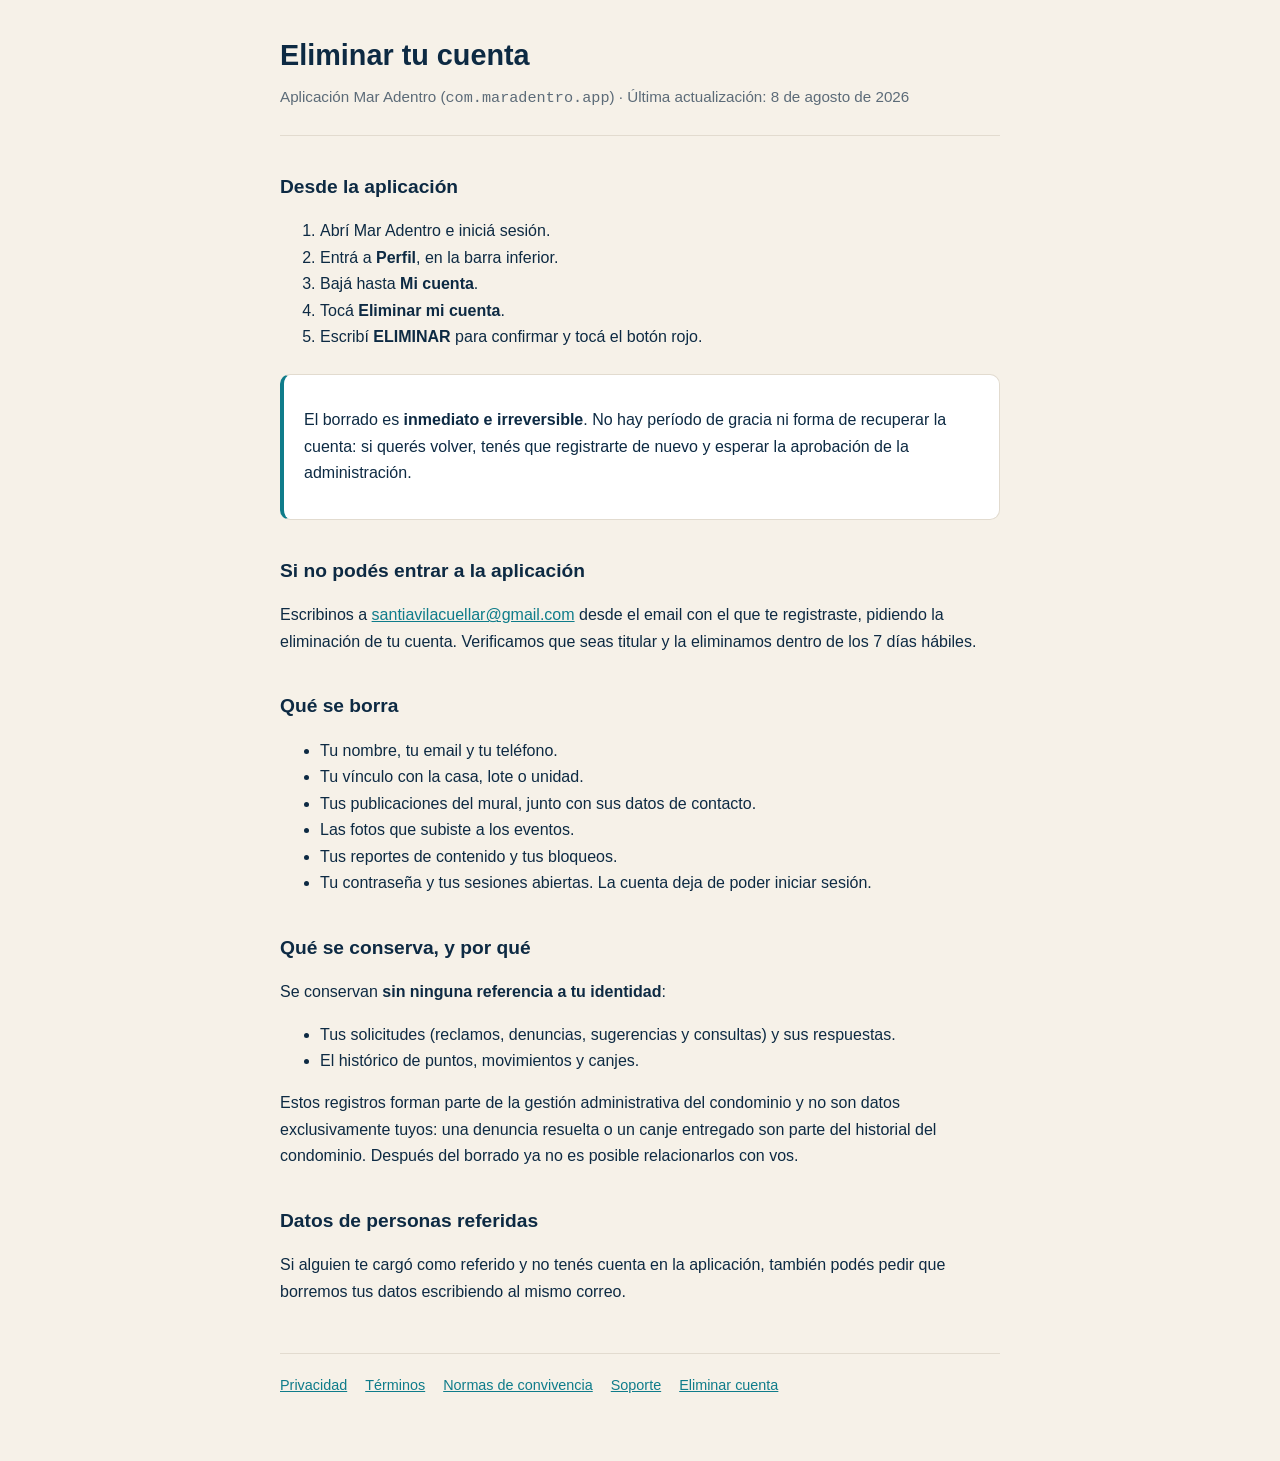
==== eliminar-cuenta.html @ d9469464 "Páginas legales y de soporte de Mar Adentro" ====
<!DOCTYPE html>
<html lang="es">
<head>
<meta charset="utf-8">
<meta name="viewport" content="width=device-width, initial-scale=1">
<title>Eliminar tu cuenta — Mar Adentro</title>
<link rel="stylesheet" href="estilo.css">
</head>
<body>
<header>
  <h1>Eliminar tu cuenta</h1>
  <p>Aplicación Mar Adentro (<code>com.maradentro.app</code>) · Última actualización: 8 de agosto de 2026</p>
</header>
<main>

<h2>Desde la aplicación</h2>
<ol>
  <li>Abrí Mar Adentro e iniciá sesión.</li>
  <li>Entrá a <strong>Perfil</strong>, en la barra inferior.</li>
  <li>Bajá hasta <strong>Mi cuenta</strong>.</li>
  <li>Tocá <strong>Eliminar mi cuenta</strong>.</li>
  <li>Escribí <strong>ELIMINAR</strong> para confirmar y tocá el botón rojo.</li>
</ol>

<div class="destacado">
  <p>El borrado es <strong>inmediato e irreversible</strong>. No hay período de gracia ni forma
  de recuperar la cuenta: si querés volver, tenés que registrarte de nuevo y esperar la
  aprobación de la administración.</p>
</div>

<h2>Si no podés entrar a la aplicación</h2>
<p>Escribinos a <a href="mailto:santiavilacuellar@gmail.com">santiavilacuellar@gmail.com</a>
desde el email con el que te registraste, pidiendo la eliminación de tu cuenta. Verificamos
que seas titular y la eliminamos dentro de los 7 días hábiles.</p>

<h2>Qué se borra</h2>
<ul>
  <li>Tu nombre, tu email y tu teléfono.</li>
  <li>Tu vínculo con la casa, lote o unidad.</li>
  <li>Tus publicaciones del mural, junto con sus datos de contacto.</li>
  <li>Las fotos que subiste a los eventos.</li>
  <li>Tus reportes de contenido y tus bloqueos.</li>
  <li>Tu contraseña y tus sesiones abiertas. La cuenta deja de poder iniciar sesión.</li>
</ul>

<h2>Qué se conserva, y por qué</h2>
<p>Se conservan <strong>sin ninguna referencia a tu identidad</strong>:</p>
<ul>
  <li>Tus solicitudes (reclamos, denuncias, sugerencias y consultas) y sus respuestas.</li>
  <li>El histórico de puntos, movimientos y canjes.</li>
</ul>
<p>Estos registros forman parte de la gestión administrativa del condominio y no son datos
exclusivamente tuyos: una denuncia resuelta o un canje entregado son parte del historial del
condominio. Después del borrado ya no es posible relacionarlos con vos.</p>

<h2>Datos de personas referidas</h2>
<p>Si alguien te cargó como referido y no tenés cuenta en la aplicación, también podés pedir
que borremos tus datos escribiendo al mismo correo.</p>

</main>
<nav class="pie">
  <a href="privacidad.html">Privacidad</a>
  <a href="terminos.html">Términos</a>
  <a href="normas-convivencia.html">Normas de convivencia</a>
  <a href="soporte.html">Soporte</a>
  <a href="eliminar-cuenta.html">Eliminar cuenta</a>
</nav>
</body>
</html>
---- estilo.css ----
:root {
  --navy: #0d2a43;
  --turquoise: #0f7c8a;
  --sand: #f6f1e8;
  --line: #e2dbcf;
  --muted: #5c6b78;
}

* { box-sizing: border-box; }

body {
  margin: 0;
  padding: 0 20px 64px;
  background: var(--sand);
  color: var(--navy);
  font-family: -apple-system, BlinkMacSystemFont, "Segoe UI", Roboto, Helvetica, Arial, sans-serif;
  line-height: 1.65;
}

main {
  max-width: 720px;
  margin: 0 auto;
}

header {
  max-width: 720px;
  margin: 0 auto;
  padding: 32px 0 8px;
  border-bottom: 1px solid var(--line);
}

header p {
  margin: 4px 0 16px;
  color: var(--muted);
  font-size: 0.95rem;
}

h1 { font-size: 1.8rem; margin: 0; }
h2 { font-size: 1.2rem; margin-top: 2.2rem; }

a { color: var(--turquoise); }

.destacado {
  background: #fff;
  border: 1px solid var(--line);
  border-left: 4px solid var(--turquoise);
  border-radius: 10px;
  padding: 16px 20px;
  margin: 24px 0;
}

table {
  width: 100%;
  border-collapse: collapse;
  margin: 16px 0;
  background: #fff;
  font-size: 0.95rem;
}

th, td {
  border: 1px solid var(--line);
  padding: 8px 10px;
  text-align: left;
  vertical-align: top;
}

th { background: #fbf8f3; }

nav.pie {
  max-width: 720px;
  margin: 48px auto 0;
  padding-top: 20px;
  border-top: 1px solid var(--line);
  font-size: 0.9rem;
  color: var(--muted);
}

nav.pie a { margin-right: 14px; display: inline-block; }
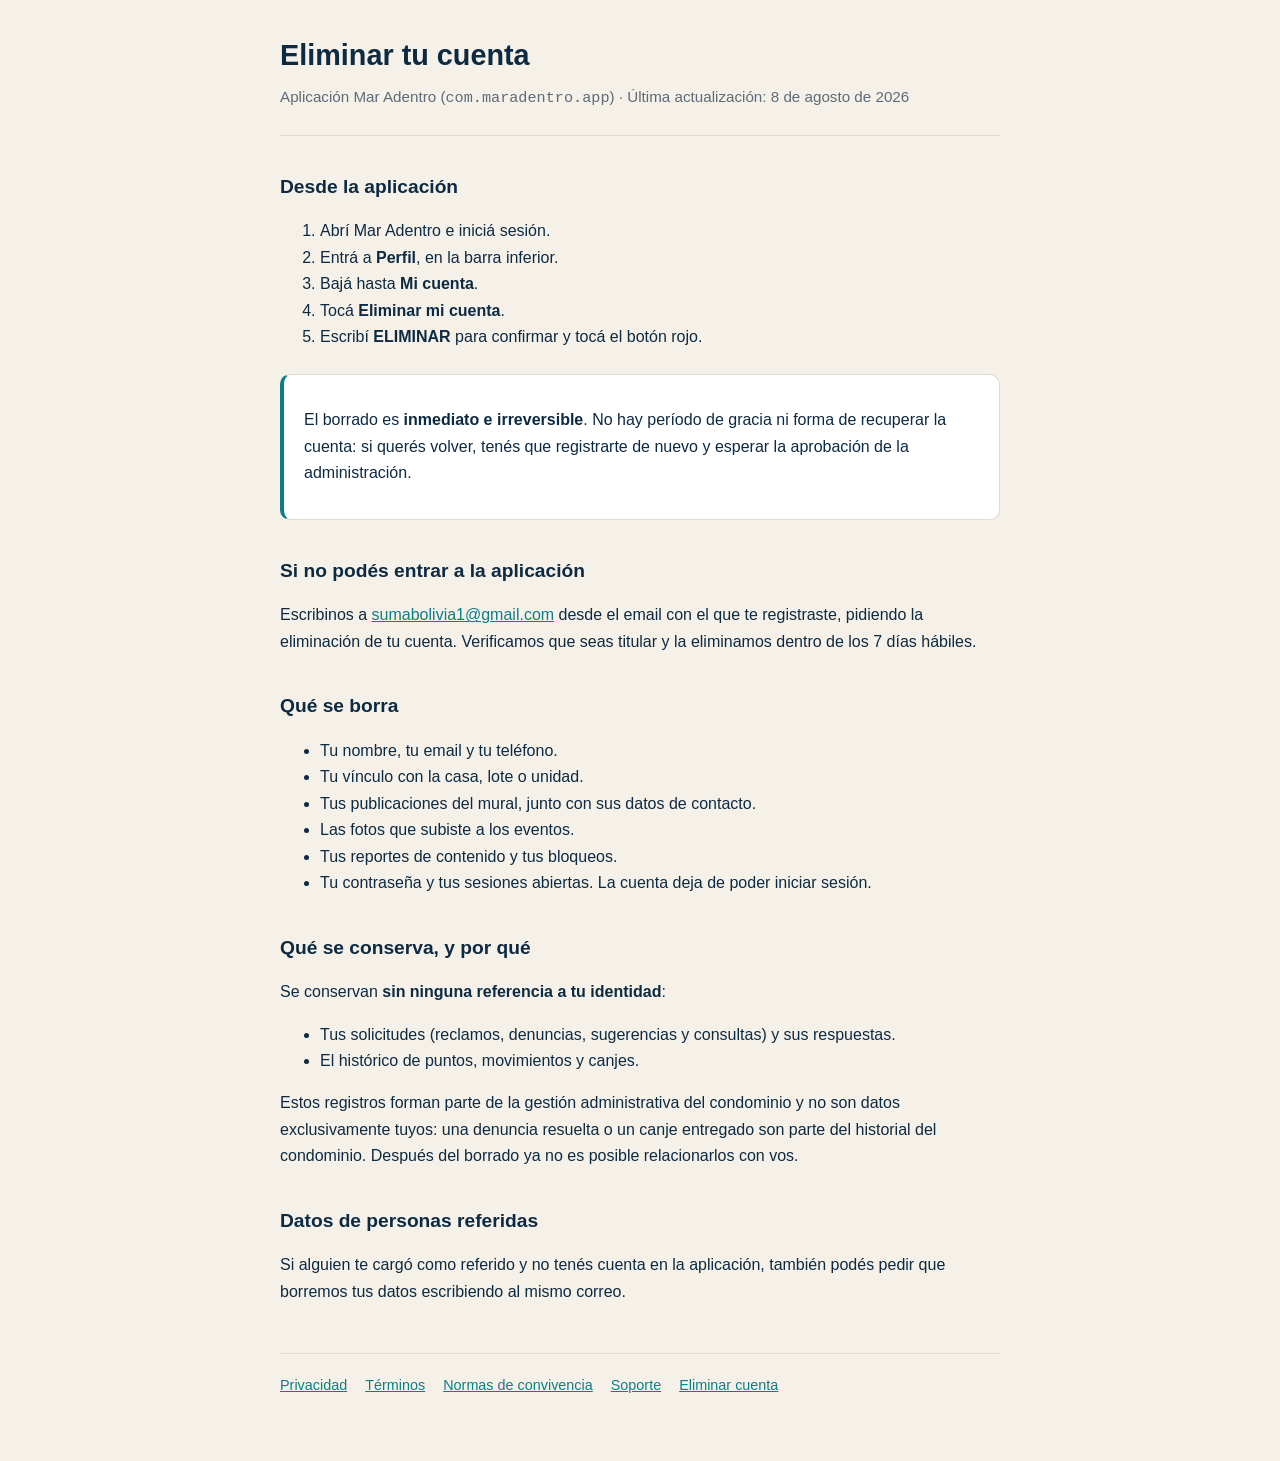
==== commit 73575f12: "Mover el contacto de soporte a sumabolivia1@gmail.com Reemplaza santiavilacuellar@gmail.com en las s" ====
--- a/eliminar-cuenta.html
+++ b/eliminar-cuenta.html
@@ -29,7 +29,7 @@
 </div>
 
 <h2>Si no podés entrar a la aplicación</h2>
-<p>Escribinos a <a href="mailto:santiavilacuellar@gmail.com">santiavilacuellar@gmail.com</a>
+<p>Escribinos a <a href="mailto:sumabolivia1@gmail.com">sumabolivia1@gmail.com</a>
 desde el email con el que te registraste, pidiendo la eliminación de tu cuenta. Verificamos
 que seas titular y la eliminamos dentro de los 7 días hábiles.</p>
 
